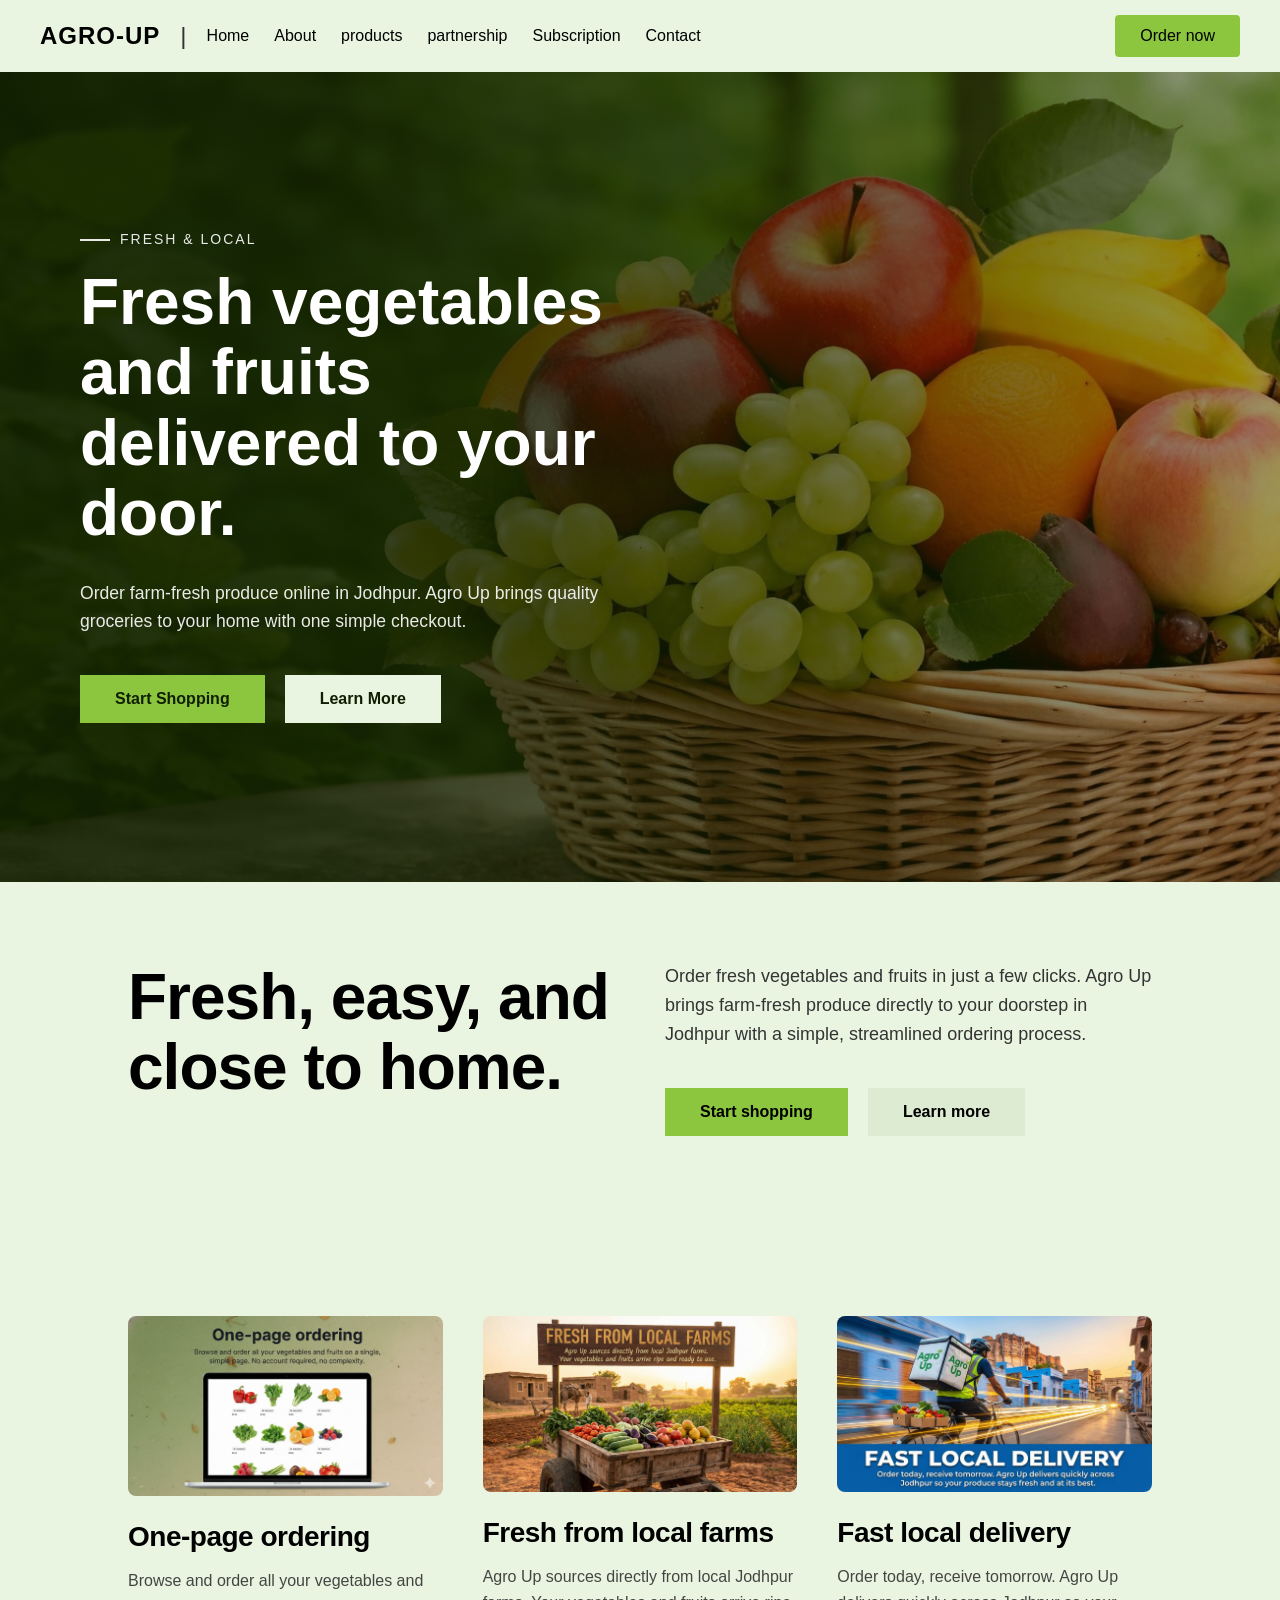
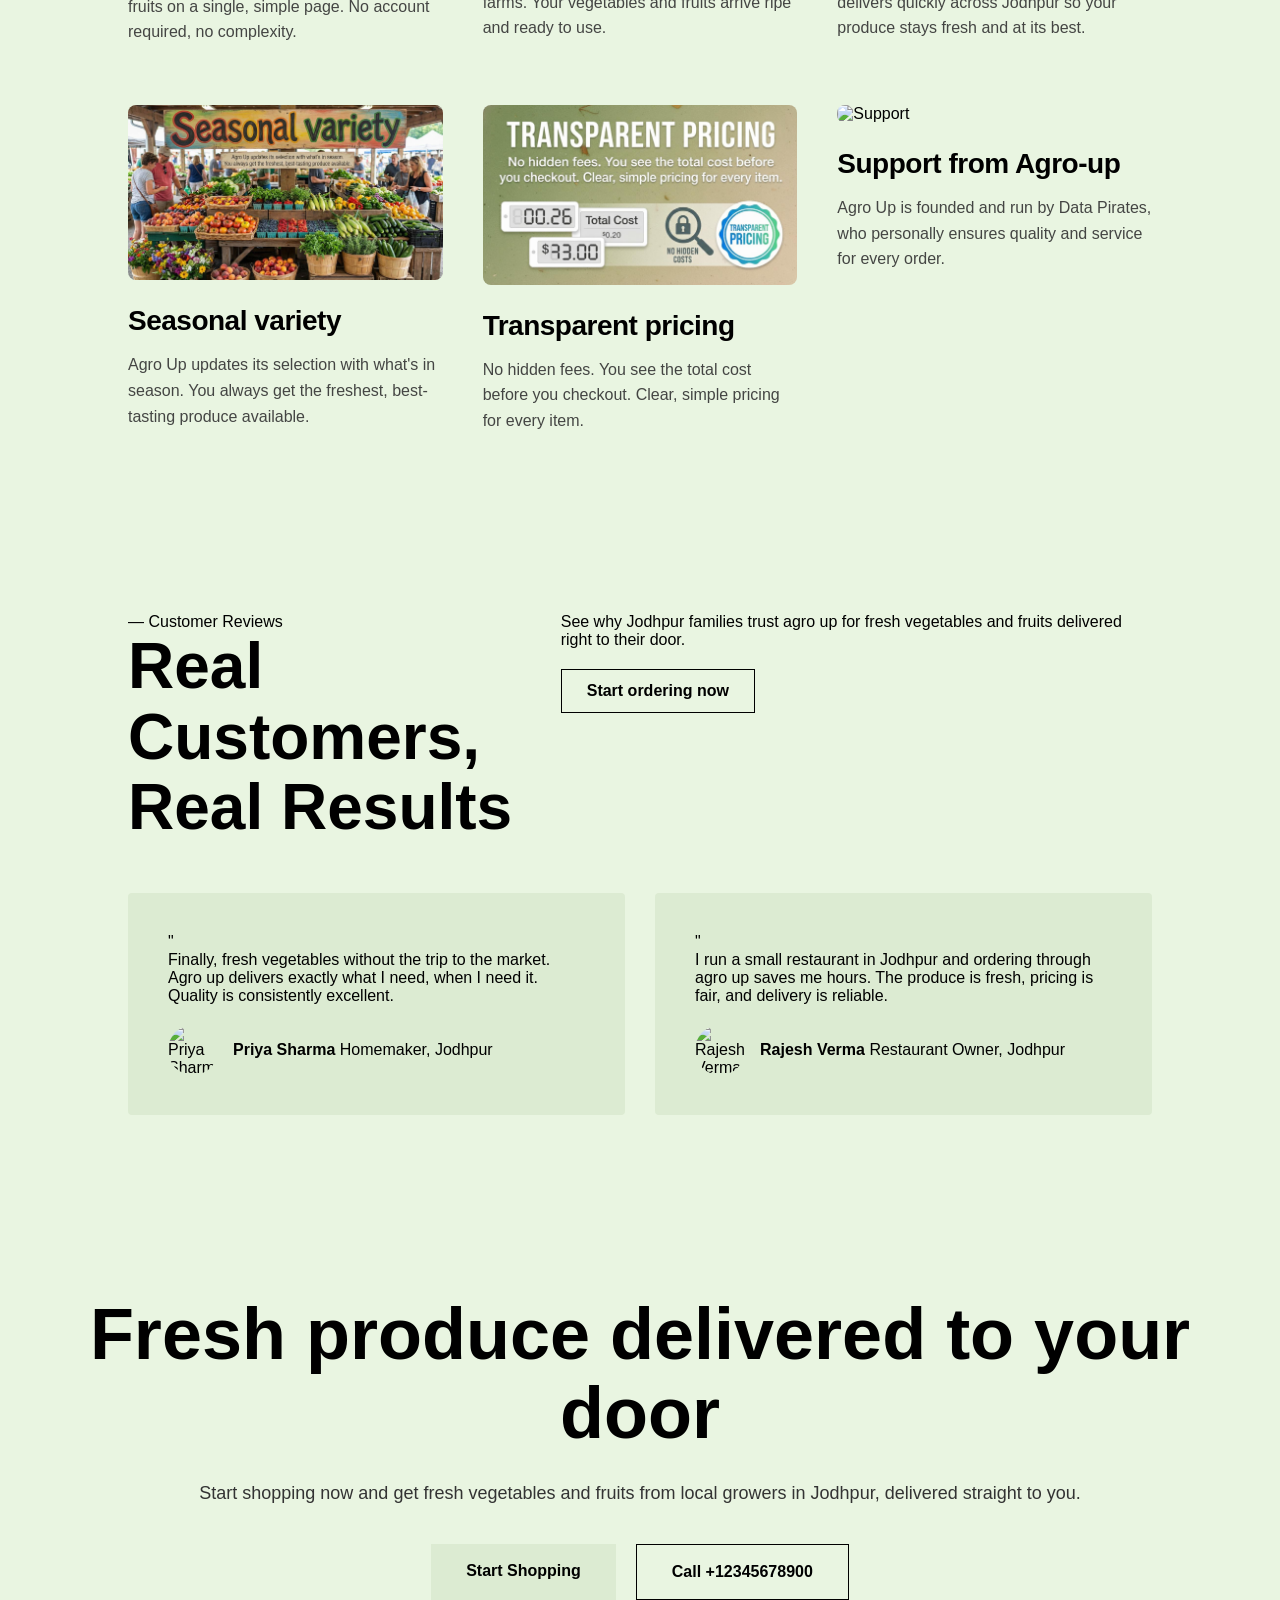
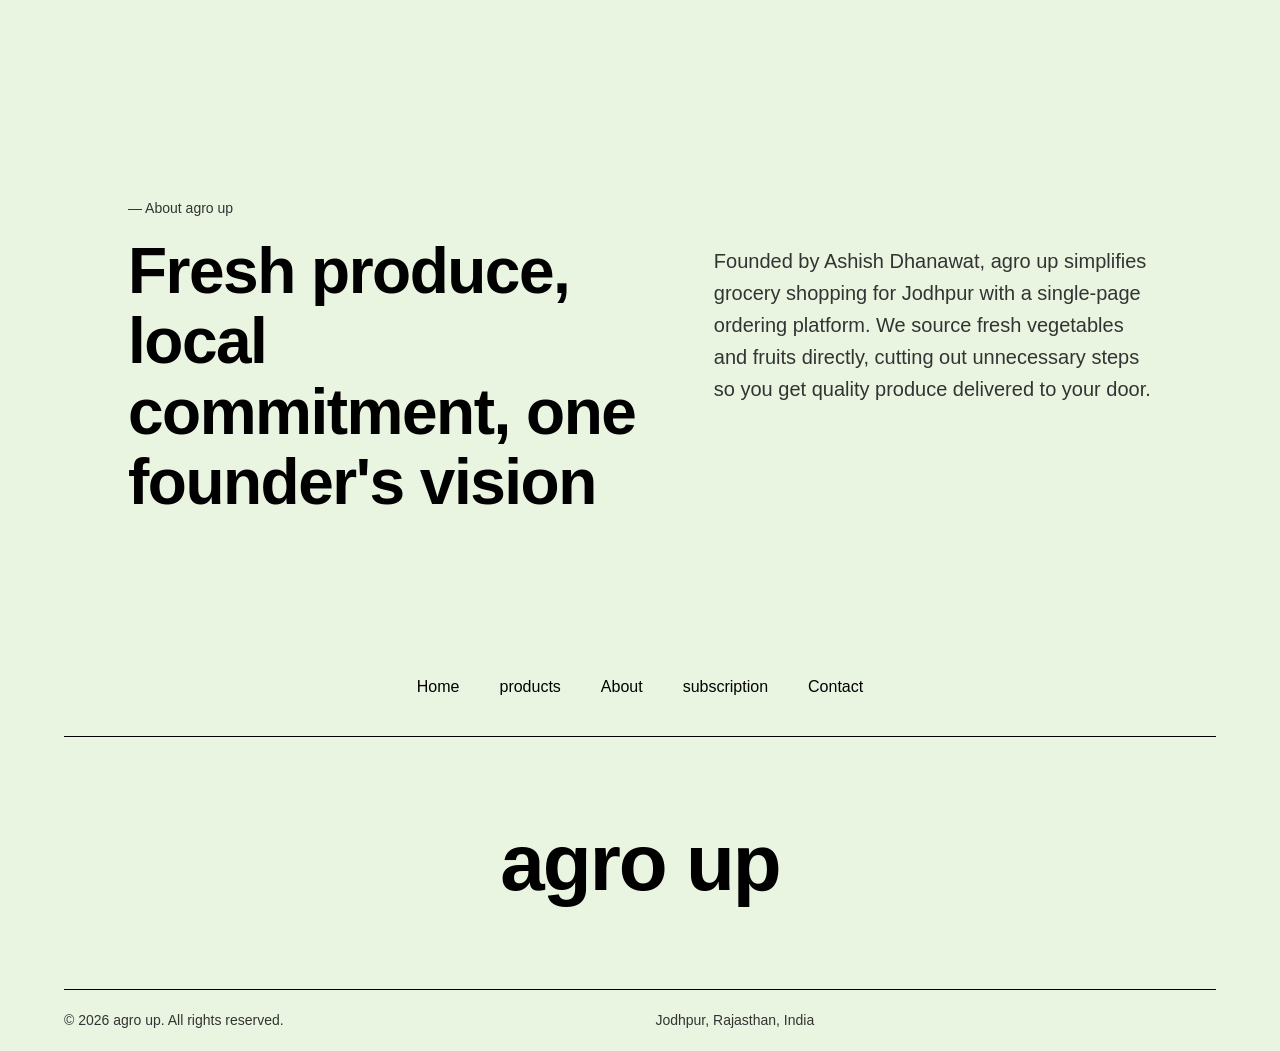
==== index.html @ 6b638aef "inital commit" ====
<!DOCTYPE html>
<html lang="en">
<head>
  <meta charset="UTF-8">
  <meta name="viewport" content="width=device-width, initial-scale=1.0">
  <title>AGRO-UP home page</title>
  <script src="https://cdn.tailwindcss.com"></script>
  
  <link rel="stylesheet" href="style.css">
</head>
<body>
 <header class="navbar">
  <div class="nav-left">
    <div class="logo">AGRO-UP</div>
    <span class="divider">|</span>
    <nav>
      <ul>
        <li><a href="index.html">Home</a></li>
        <li><a href="about2.html">About</a></li>
        <li><a href="product.html">products</a></li>
        <li><a href="farmer2.html">partnership</a></li>
        <li><a href="subscription.html">Subscription</a></li> 
        <li><a href="contact.html">Contact</a></li>
      </ul>
    </nav>
  </div>
  <div class="nav-right">
    <div class="social-icons">
      <a href="#"><i class="fab fa-facebook-f"></i></a>
      <a href="#"><i class="fab fa-instagram"></i></a>
    </div>
    <a href="#" class="cta-button">Order now</a>
  </div>
</header>
<section class="hero">
  <div class="hero-overlay">
    <div class="hero-content">
      <span class="hero-subtitle">Fresh & Local</span>
      <h1 class="hero-title">Fresh vegetables<br>and fruits<br>delivered to your<br>door.</h1>
      <p class="hero-description">
        Order farm-fresh produce online in Jodhpur. Agro Up brings quality<br>
        groceries to your home with one simple checkout.
      </p>
      
      <div class="hero-buttons">
        <button class="btn btn-primary">Start Shopping</button>
        <button class="btn btn-secondary">Learn More</button>
      </div>
    </div>
  </div>
</section>

<section class="info-section">
  <div class="info-container">
    <div class="info-title">
      <h2>Fresh, easy, and<br>close to home.</h2>
    </div>

    <div class="info-content">
      <p>
        Order fresh vegetables and fruits in just a few clicks. Agro Up brings farm-fresh produce directly to your doorstep in Jodhpur with a simple, streamlined ordering process.
      </p>
      <div class="info-buttons">
        <a href="#" class="btn-start">Start shopping</a>
        <a href="#" class="btn-learn">Learn more</a>
      </div>
    </div>
  </div>
</section>

<section class="features-section">
  <div class="features-grid">
    
    <div class="feature-item">
      <img src="onepageordering.jpeg" alt="Ordering" class="feature-img">
      <h3>One-page ordering</h3>
      <p>Browse and order all your vegetables and fruits on a single, simple page. No account required, no complexity.</p>
    </div>

    <div class="feature-item">
      <img src="localfarm.jpeg" alt="Local Farms" class="feature-img">
      <h3>Fresh from local farms</h3>
      <p>Agro Up sources directly from local Jodhpur farms. Your vegetables and fruits arrive ripe and ready to use.</p>
    </div>

    <div class="feature-item">
      <img src="delivery.jpeg" alt="Delivery" class="feature-img">
      <h3>Fast local delivery</h3>
      <p>Order today, receive tomorrow. Agro Up delivers quickly across Jodhpur so your produce stays fresh and at its best.</p>
    </div>

    <div class="feature-item">
      <img src="seasonalvariety.jpeg" alt="Seasonal" class="feature-img">
      <h3>Seasonal variety</h3>
      <p>Agro Up updates its selection with what's in season. You always get the freshest, best-tasting produce available.</p>
    </div>

    <div class="feature-item">
      <img src="transparent2.jpeg" alt="Pricing" class="feature-img">
      <h3>Transparent pricing</h3>
      <p>No hidden fees. You see the total cost before you checkout. Clear, simple pricing for every item.</p>
    </div>

    <div class="feature-item">
      <img src="your-image6.jpg" alt="Support" class="feature-img">
      <h3>Support from Agro-up</h3>
      <p>Agro Up is founded and run by Data Pirates, who personally ensures quality and service for every order.</p>
    </div>

  </div>
</section>
<section class="reviews-section">
  <div class="reviews-header">
    <div class="header-left">
      <span class="small-label">— Customer Reviews</span>
      <h2>Real Customers,<br>Real Results</h2>
    </div>
    <div class="header-right">
      <p>See why Jodhpur families trust agro up for fresh vegetables and fruits delivered right to their door.</p>
      <a href="#" class="btn-outline">Start ordering now</a>
    </div>
  </div>

  <div class="testimonials-grid">
    <div class="review-card fade-in">
      <div class="quote-icon">"</div>
      <p class="review-text">Finally, fresh vegetables without the trip to the market. Agro up delivers exactly what I need, when I need it. Quality is consistently excellent.</p>
      <div class="user-info">
        <img src="https://via.placeholder.com/60" alt="Priya Sharma" class="user-thumb">
        <div class="user-details">
          <strong>Priya Sharma</strong>
          <span>Homemaker, Jodhpur</span>
        </div>
      </div>
    </div>

    <div class="review-card fade-in">
      <div class="quote-icon">"</div>
      <p class="review-text">I run a small restaurant in Jodhpur and ordering through agro up saves me hours. The produce is fresh, pricing is fair, and delivery is reliable.</p>
      <div class="user-info">
        <img src="https://via.placeholder.com/60" alt="Rajesh Verma" class="user-thumb">
        <div class="user-details">
          <strong>Rajesh Verma</strong>
          <span>Restaurant Owner, Jodhpur</span>
        </div>
      </div>
    </div>
  </div>
</section>

<section class="final-cta">
<div class="cta-container">
<h2 class="cta-title">Fresh produce delivered to your door</h2>
<p class="cta-subtitle">
Start shopping now and get fresh vegetables and fruits from local growers in Jodhpur, delivered straight to you.
</p>
<div class="cta-actions">
<a href="#" class="btn-solid">Start Shopping</a>
<a href="tel:+12345678900" class="btn-outline-dark">Call +12345678900</a>
</div>
</div>
</section>

<section class="about-section">
  <div class="about-container">
    <div class="about-header">
      <span class="small-label">— About agro up</span>
      <h2 class="about-title">Fresh produce, local commitment, one founder's vision</h2>
    </div>

    <div class="about-body">
      <p>
        Founded by Ashish Dhanawat, agro up simplifies grocery shopping for Jodhpur with a single-page ordering platform. We source fresh vegetables and fruits directly, cutting out unnecessary steps so you get quality produce delivered to your door.
      </p>
    </div>
  </div>
</section>

<footer class="main-footer">
  <div class="footer-nav">
    <a href="index.html">Home</a>
    <a href="#">products</a>
    <a href="#">About</a>
     <a href="subscription.html">subscription</a>
    <a href="contact.html">Contact</a>
  </div>

  <hr class="footer-divider">

  <div class="footer-logo-container">
    <h1 class="footer-logo">agro up</h1>
  </div>

  <hr class="footer-divider">

  <div class="footer-bottom">
    <div class="copyright">
      © 2025 agro up. All rights reserved.
    </div>
    <div class="location">
      Jodhpur, Rajasthan, India
    </div>
    <div class="footer-socials">
      <a href="#"><i class="fab fa-facebook-f"></i></a>
      <a href="#"><i class="fab fa-instagram"></i></a>
    </div>
  </div>
</footer>

  <script src="script.js"></script>
</body>
</html>
---- style.css ----
/* General Reset */
* {
  margin: 0;
  padding: 0;
  box-sizing: border-box;
  font-family: 'Segoe UI', Tahoma, Geneva, Verdana, sans-serif;
}

/* Header Container */
.navbar {
  display: flex;
  justify-content: space-between;
  align-items: center;
  background-color: #E9F5E1; /* Light green background */
  padding: 15px 40px;
}

/* Left Section (Logo + Nav) */
.nav-left {
  display: flex;
  align-items: center;
}

.logo {
  font-size: 24px;
  font-weight: bold;
  color: #000;
  letter-spacing: 1px;
}

.divider {
  margin: 0 20px;
  font-size: 24px;
  color: #333;
  font-weight: 300;
}

nav ul {
  display: flex;
  list-style: none;
}

nav ul li {
  margin-right: 25px;
}

nav ul li a {
  text-decoration: none;
  color: #000;
  font-size: 16px;
  transition: color 0.3s;
}

/* Right Section (Socials + Button) */
.nav-right {
  display: flex;
  align-items: center;
}

.social-icons a {
  margin-right: 15px;
  color: #000;
  font-size: 18px;
  text-decoration: none;
}

/* The Green CTA Button */
.cta-button {
  background-color: #8CC63F; /* The specific lime green from your image */
  color: #000;
  padding: 12px 25px;
  text-decoration: none;
  font-weight: 500;
  border-radius: 4px; /* Slight curve */
  transition: background-color 0.3s;
}

.cta-button:hover {
  background-color: #7ab332;
}



/* Hero Section Container */
.hero {
  position: relative;
  height: 90vh; /* Adjust height as needed */
  background: url('homeimg.jpeg') no-repeat center center/cover;
  display: flex;
  align-items: center;
}

/* Dark Green Overlay (Fades from left to right) */
.hero-overlay {
  position: absolute;
  top: 0;
  left: 0;
  width: 100%;
  height: 100%;
  background: linear-gradient(to right, rgba(16, 31, 1, 0.9) 20%, rgba(16, 31, 1, 0.4) 100%);
  display: flex;
  align-items: center;
  padding: 0 80px; /* Aligns content to the left */
}

/* Typography */
.hero-content {
  max-width: 600px;
  color: white;
}

.hero-subtitle {
  font-size: 14px;
  text-transform: uppercase;
  letter-spacing: 2px;
  display: block;
  margin-bottom: 20px;
  opacity: 0.9;
}

.hero-subtitle::before {
  content: "";
  display: inline-block;
  width: 30px;
  height: 2px;
  background-color: white;
  vertical-align: middle;
  margin-right: 10px;
}

.hero-title {
  font-size: 4rem; /* Big, bold heading */
  line-height: 1.1;
  font-weight: 800;
  margin-bottom: 30px;
}

.hero-description {
  font-size: 1.1rem;
  line-height: 1.6;
  margin-bottom: 40px;
  opacity: 0.9;
}

/* Hero Buttons */
.hero-buttons {
  display: flex;
  gap: 20px;
}

.btn {
  padding: 15px 35px;
  border: none;
  font-size: 16px;
  font-weight: 600;
  cursor: pointer;
  transition: transform 0.2s, opacity 0.3s;
}

.btn:hover {
  transform: translateY(-2px);
}

.btn-primary {
  background-color: #8CC63F; /* Lime Green */
  color: #101F01;
}

.btn-secondary {
  background-color: #E9F5E1; /* Very Light Green */
  color: #101F01;
}


/* Section Background */
.info-section {
  background-color: #E9F5E1; /* Same light green as the header */
  padding: 80px 10%; /* Ample vertical and horizontal spacing */
}

.info-container {
  display: flex;
  justify-content: space-between;
  gap: 50px;
  max-width: 1200px;
  margin: 0 auto;
}

/* Left Heading Style */
.info-title {
  flex: 1;
}

.info-title h2 {
  font-size: 64px; /* Large and bold */
  font-weight: 800;
  color: #000;
  line-height: 1.1;
  letter-spacing: -1px;
}

/* Right Content Style */
.info-content {
  flex: 1;
  display: flex;
  flex-direction: column;
  justify-content: flex-start;
}

.info-content p {
  font-size: 18px;
  line-height: 1.6;
  color: #333;
  margin-bottom: 40px;
  max-width: 500px;
}

/* Buttons for this section */
.info-buttons {
  display: flex;
  gap: 20px;
}

.info-buttons a {
  padding: 15px 35px;
  text-decoration: none;
  font-weight: 600;
  font-size: 16px;
  transition: opacity 0.3s ease;
}

.btn-start {
  background-color: #8CC63F; /* Primary Green */
  color: #000;
}

.btn-learn {
  background-color: #DCEBD2; /* Slightly darker shade of the background */
  color: #000;
}

.info-buttons a:hover {
  opacity: 0.8;
}

/* Responsive handling for tablets/phones */
@media (max-width: 900px) {
  .info-container {
    flex-direction: column;
    text-align: left;
  }
  .info-title h2 {
    font-size: 40px;
  }
}


.features-section {
  background-color: #E9F5E1; /* Light green theme */
  padding: 100px 10%;
}

.features-grid {
  display: grid;
  grid-template-columns: repeat(3, 1fr); /* 3 columns */
  gap: 60px 40px; /* Vertical and Horizontal spacing */
  max-width: 1200px;
  margin: 0 auto;
}

.feature-item {
  display: flex;
  flex-direction: column;
}

/* Image styling to match heading width */
.feature-img {
  width: 100%; /* Matches the width of the container/heading */
  height: auto;
  border-radius: 8px; /* Optional: smooth corners */
  margin-bottom: 25px;
  object-fit: cover;
}

.feature-item h3 {
  font-size: 28px;
  font-weight: 800;
  color: #000;
  margin-bottom: 15px;
  letter-spacing: -0.5px;
}

.feature-item p {
  font-size: 16px;
  line-height: 1.6;
  color: #333;
  opacity: 0.9;
}

/* Responsive: 1 column on mobile, 2 on tablets */
@media (max-width: 992px) {
  .features-grid {
    grid-template-columns: repeat(2, 1fr);
  }
}

@media (max-width: 600px) {
  .features-grid {
    grid-template-columns: 1fr;
  }
}



.reviews-section {
  background-color: #E9F5E1;
  padding: 80px 10%;
  font-family: 'Inter', sans-serif;
}

.reviews-header {
  display: flex;
  justify-content: space-between;
  margin-bottom: 50px;
}

.header-left h2 {
  font-size: clamp(32px, 5vw, 64px);
  font-weight: 800;
  line-height: 1.1;
}

.btn-outline {
  display: inline-block;
  margin-top: 20px;
  padding: 12px 25px;
  border: 1px solid #000;
  text-decoration: none;
  color: #000;
  font-weight: 600;
}

.testimonials-grid {
  display: grid;
  grid-template-columns: repeat(auto-fit, minmax(300px, 1fr));
  gap: 30px;
}

.review-card {
  background-color: #DCEBD2; /* Slightly darker green for the card */
  padding: 40px;
  border-radius: 4px;
  /* Remove opacity: 0; here if you want them visible without JS */
}

.user-thumb {
  width: 50px;
  height: 50px;
  border-radius: 50%;
  margin-right: 15px;
}

.user-info {
  display: flex;
  align-items: center;
  margin-top: 20px;
}

/* This is what the JavaScript triggers */
.fade-in-visible {
  opacity: 1 !important;
  transform: translateY(0) !important;
}


.final-cta {
background-color: #E9F5E1;
padding: 100px 20px;
text-align: center;
}

.cta-title {
font-size: 72px;
font-weight: 800;
line-height: 1.1;
margin-bottom: 30px;
}

.cta-subtitle {
font-size: 18px;
color: #333;
margin-bottom: 40px;
}

.cta-actions {
display: flex;
justify-content: center;
gap: 20px;
}

.btn-solid {
background-color: #DCEBD2;
padding: 18px 35px;
text-decoration: none;
color: black;
font-weight: 600;
}

.btn-outline-dark {
border: 1px solid black;
padding: 18px 35px;
text-decoration: none;
color: black;
font-weight: 600;
}


.about-section {
  background-color: #E9F5E1; /* Light green theme */
  padding: 100px 10%;
  font-family: 'Inter', sans-serif;
}

.about-container {
  display: flex;
  justify-content: space-between;
  align-items: flex-start; /* Aligns the top of both columns */
  gap: 60px;
  max-width: 1200px;
  margin: 0 auto;
}

/* Left Column Styling */
.about-header {
  flex: 1.2; /* Makes the heading side slightly wider */
}

.about-header .small-label {
  font-size: 14px;
  font-weight: 500;
  color: #333;
  display: block;
  margin-bottom: 20px;
}

.about-header h2 {
  font-size: 64px; /* Large and bold as per your image */
  font-weight: 800;
  line-height: 1.1;
  color: #000;
  letter-spacing: -1.5px;
}

/* Right Column Styling */
.about-body {
  flex: 1; /* Description side */
  padding-top: 45px; /* Pushes text down to align with the main heading */
}

.about-body p {
  font-size: 20px;
  line-height: 1.6;
  color: #333;
}

/* Responsive: Stacks on top of each other on mobile */
@media (max-width: 992px) {
  .about-container {
    flex-direction: column;
    gap: 30px;
  }
  
  .about-header h2 {
    font-size: 42px;
  }
  
  .about-body {
    padding-top: 0;
  }
}


.main-footer {
  background-color: #E9F5E1; /* Same theme color */
  padding: 60px 5% 20px 5%;
  font-family: 'Inter', sans-serif;
}

/* Navigation Links */
.footer-nav {
  display: flex;
  justify-content: center;
  gap: 40px;
  margin-bottom: 40px;
}

.footer-nav a {
  text-decoration: none;
  color: #000;
  font-weight: 500;
  font-size: 16px;
  transition: opacity 0.3s;
}

.footer-nav a:hover {
  opacity: 0.6;
}

/* Horizontal Divider Lines */
.footer-divider {
  border: 0;
  border-top: 1px solid #000;
  margin: 0;
  opacity: 1;
}

/* Central Logo Section */
.footer-logo-container {
  padding: 80px 0;
  text-align: center;
}

.footer-logo {
  font-size: 80px; /* Large display font */
  font-weight: 800;
  color: #000;
  letter-spacing: -2px;
}

/* Bottom Bar Styling */
.footer-bottom {
  display: flex;
  justify-content: space-between;
  align-items: center;
  padding-top: 20px;
  font-size: 14px;
  color: #333;
}

.footer-socials a {
  margin-left: 15px;
  color: #000;
  text-decoration: none;
  font-size: 18px;
}

/* Responsive Fixes */
@media (max-width: 768px) {
  .footer-logo {
    font-size: 48px;
  }
  
  .footer-nav {
    flex-wrap: wrap;
    gap: 20px;
  }
  
  .footer-bottom {
    flex-direction: column;
    gap: 15px;
    text-align: center;
  }
}
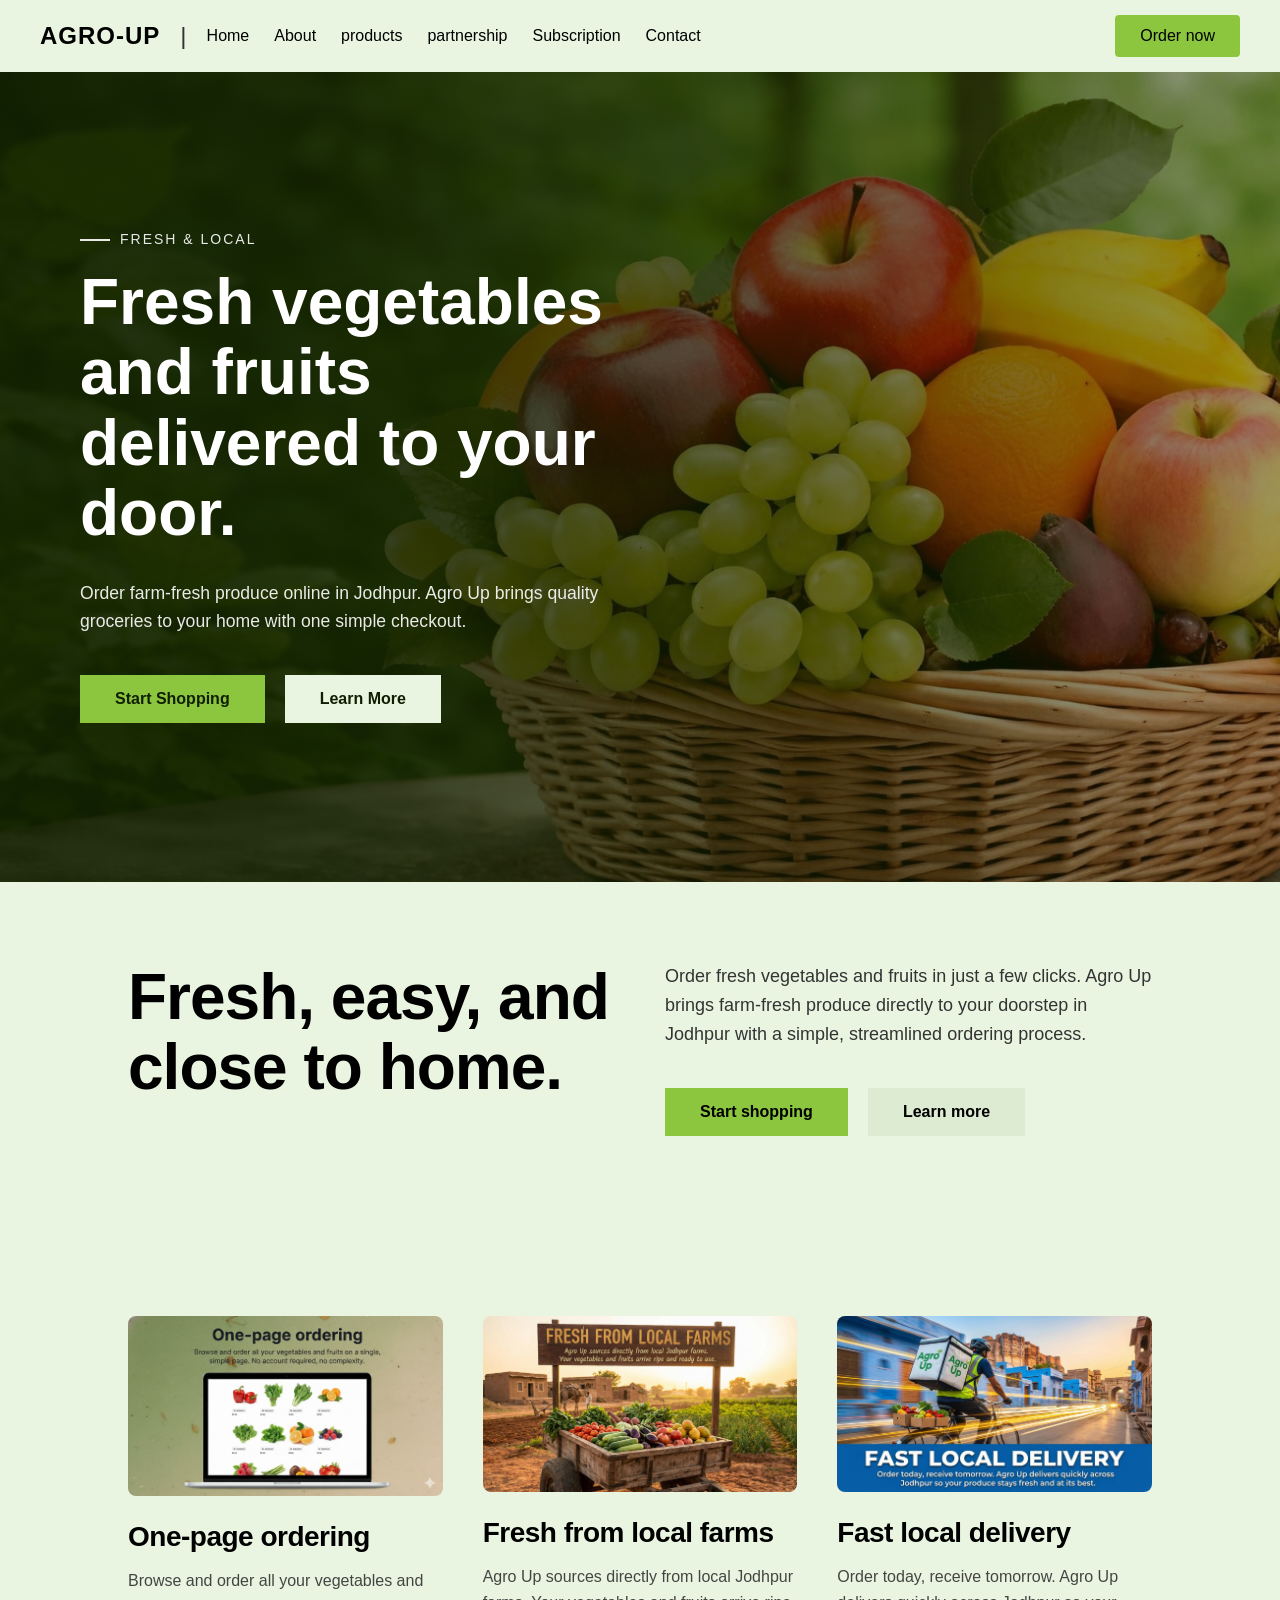
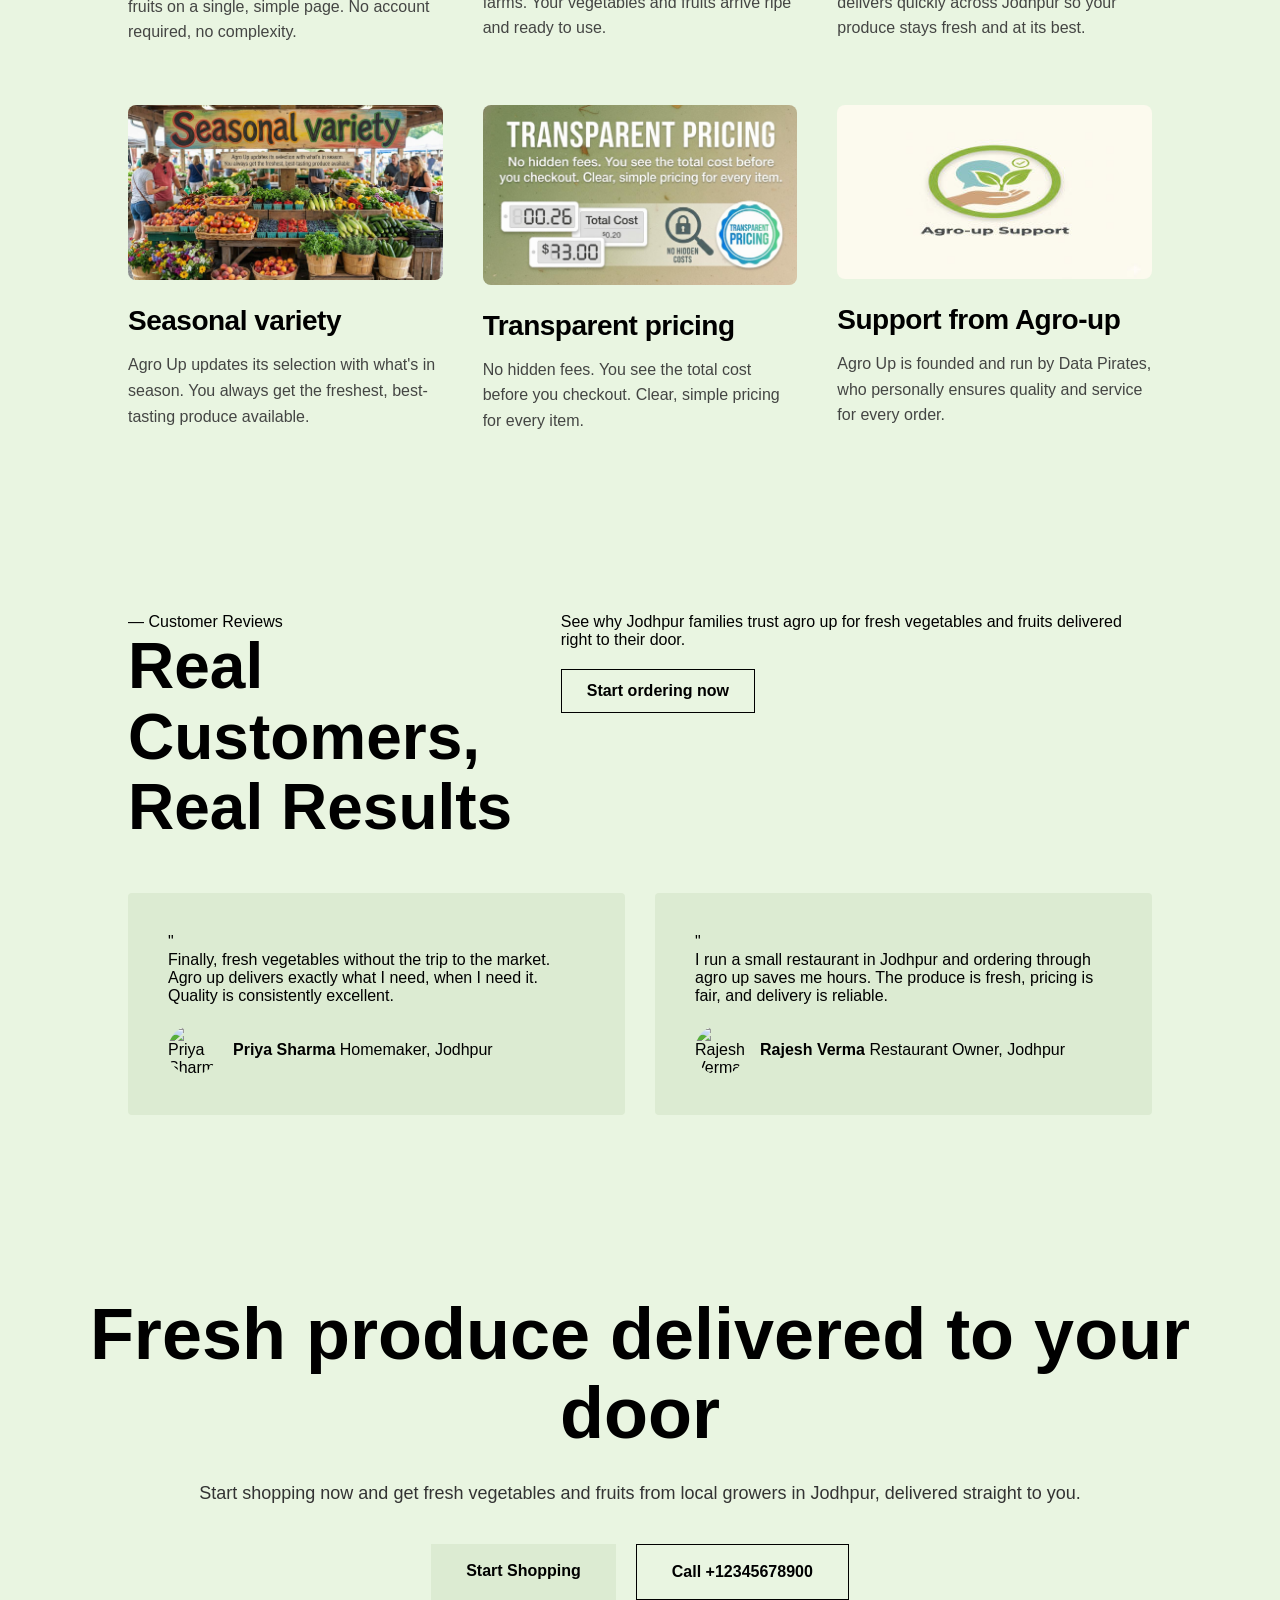
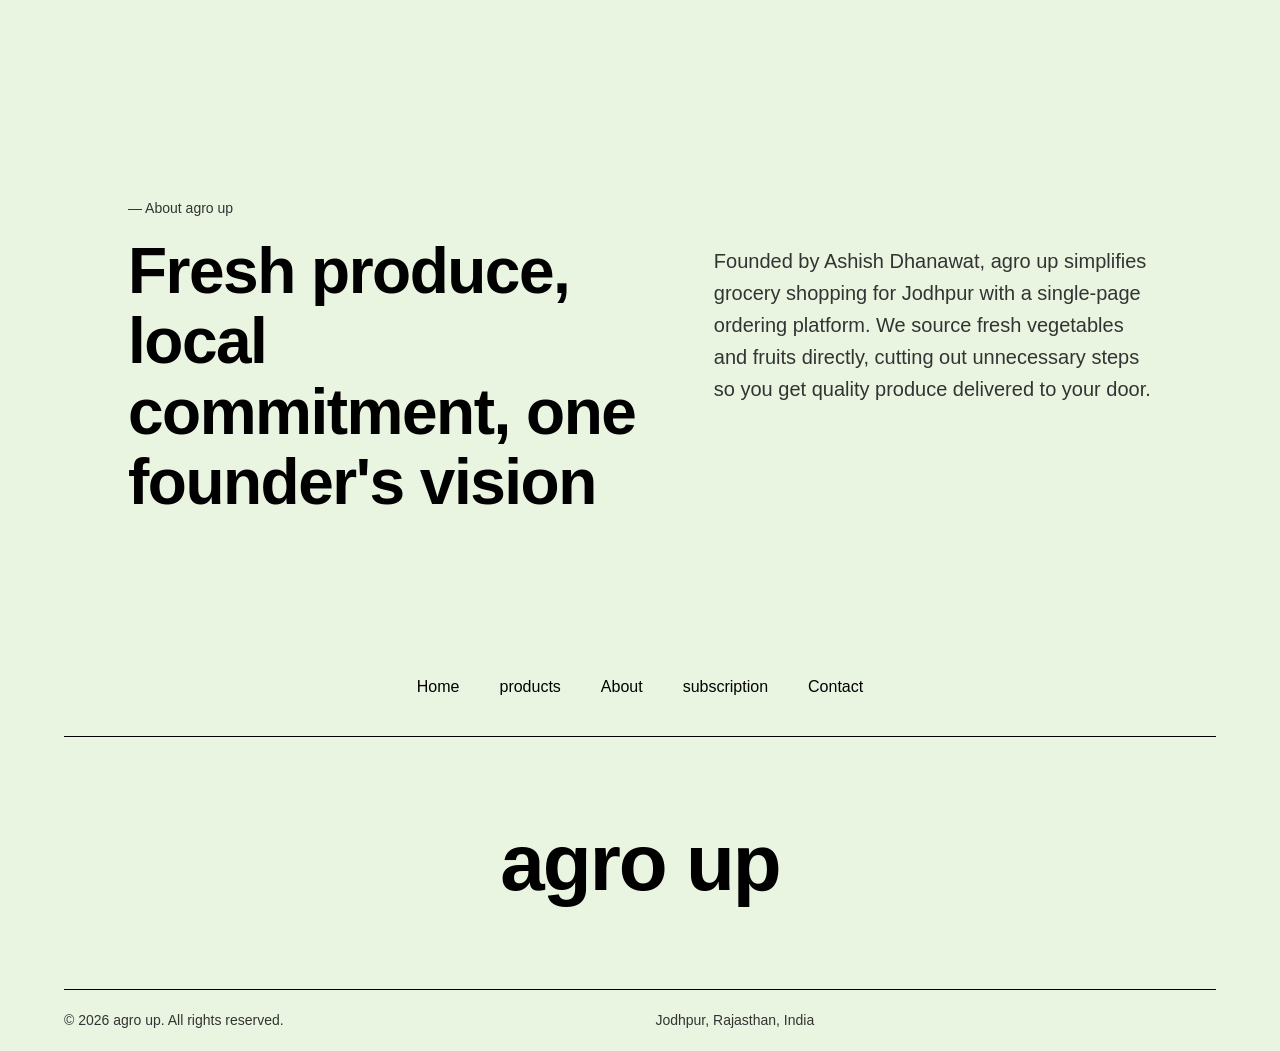
==== commit ab8550a8: "initial commit" ====
--- a/index.html
+++ b/index.html
@@ -102,7 +102,7 @@
     </div>
 
     <div class="feature-item">
-      <img src="your-image6.jpg" alt="Support" class="feature-img">
+      <img src="newsupport.jpeg" alt="Support" class="feature-img">
       <h3>Support from Agro-up</h3>
       <p>Agro Up is founded and run by Data Pirates, who personally ensures quality and service for every order.</p>
     </div>
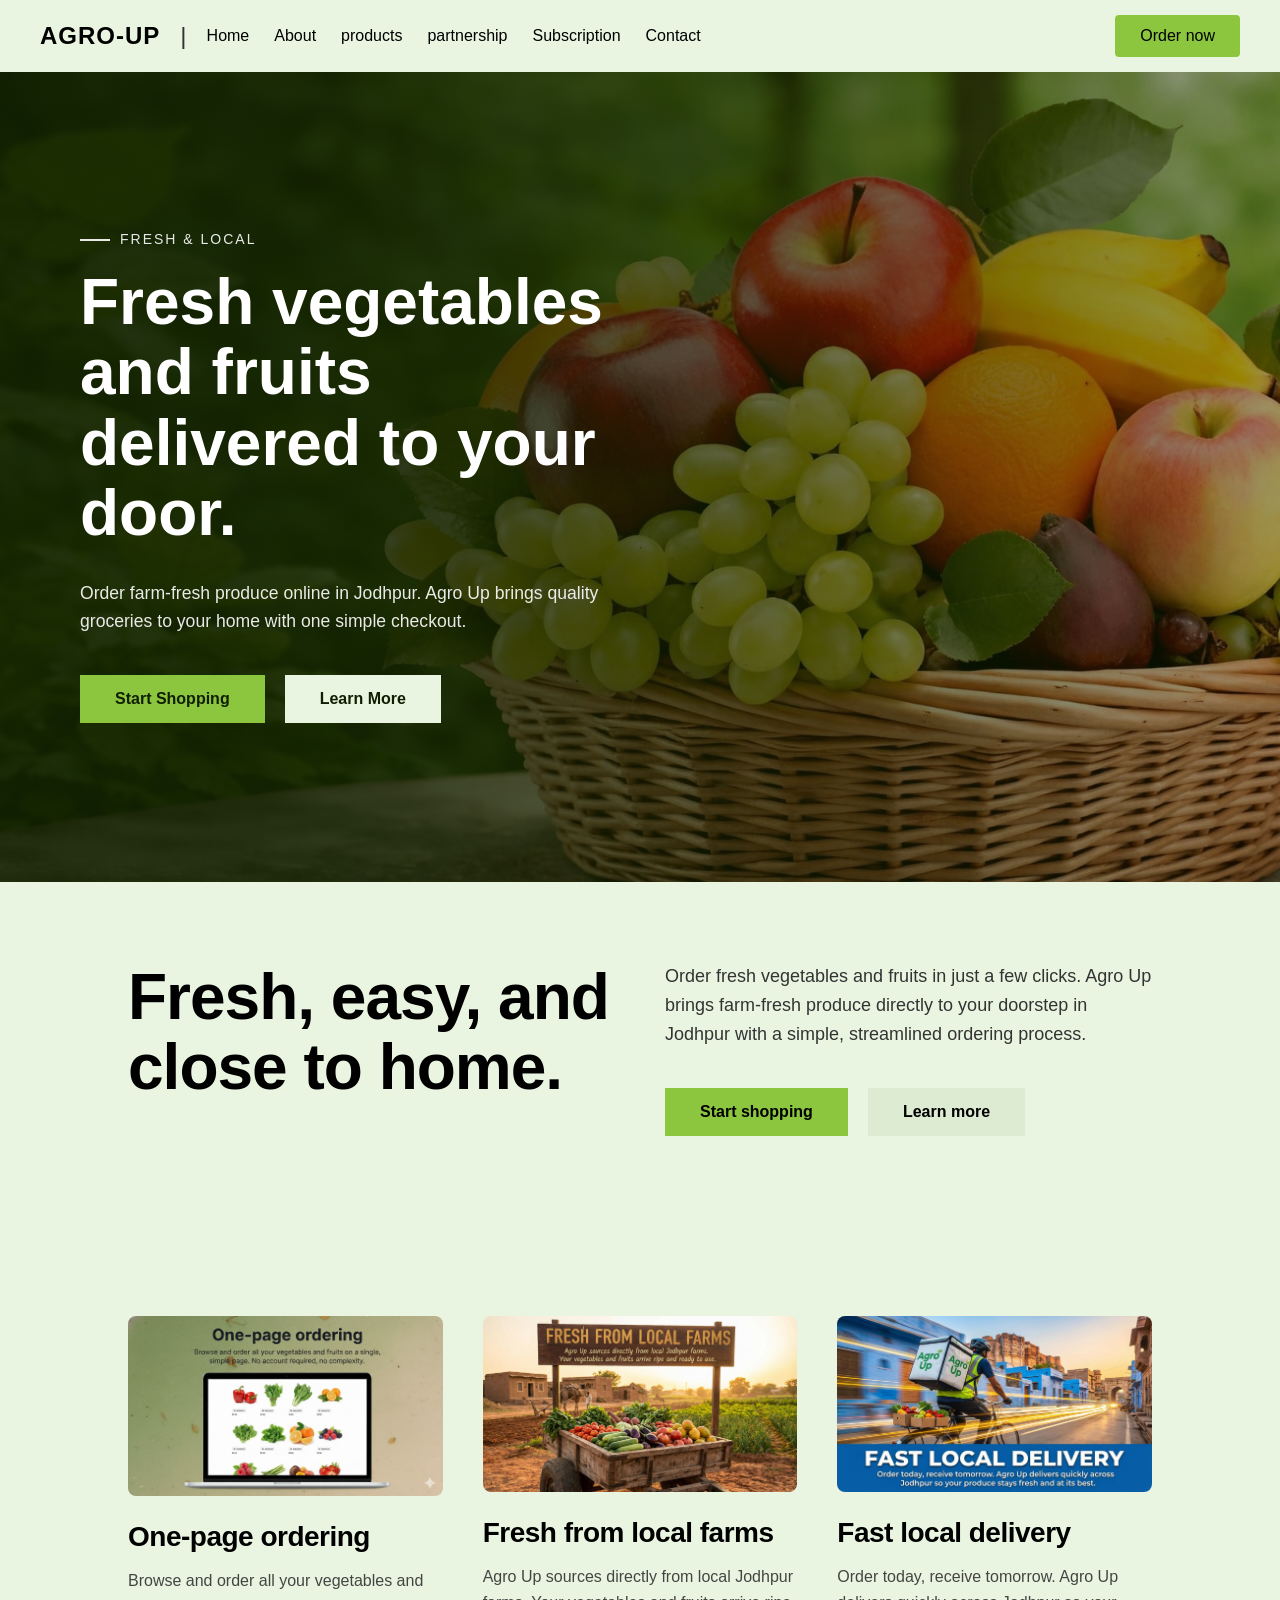
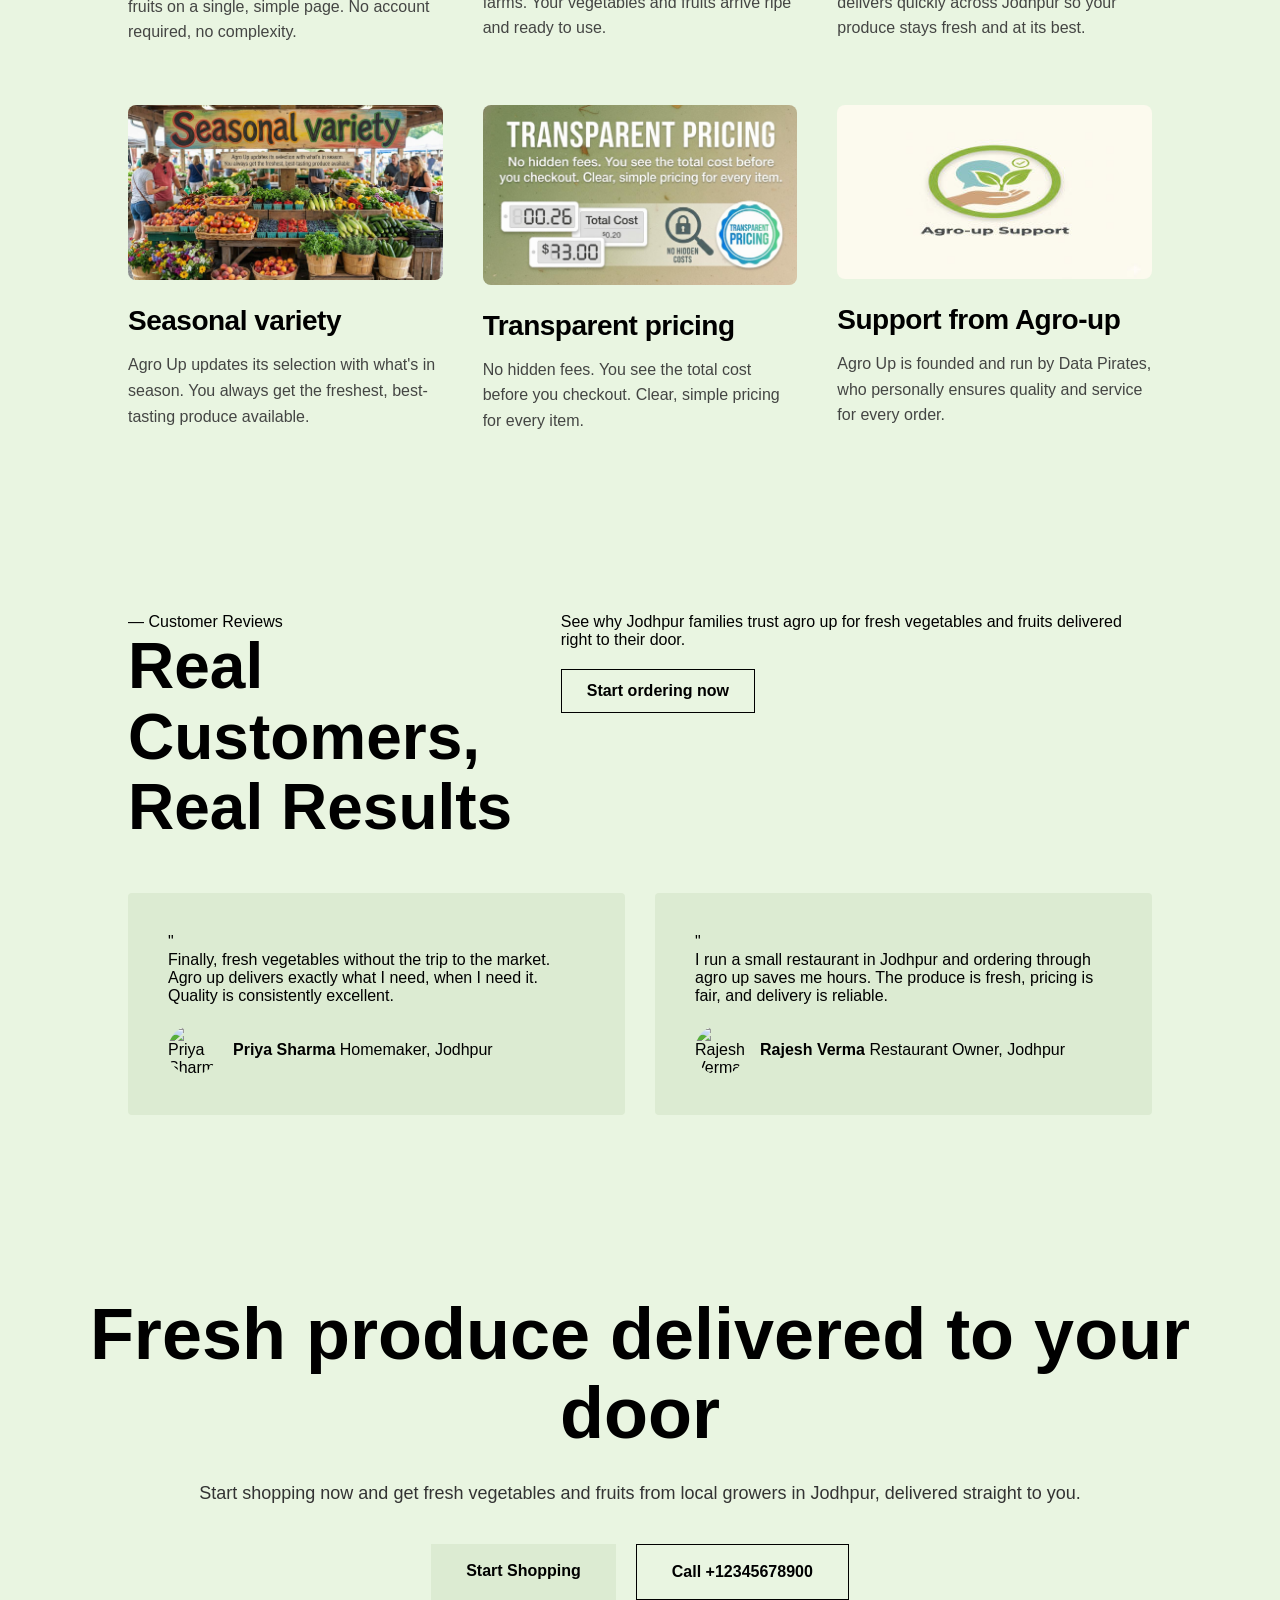
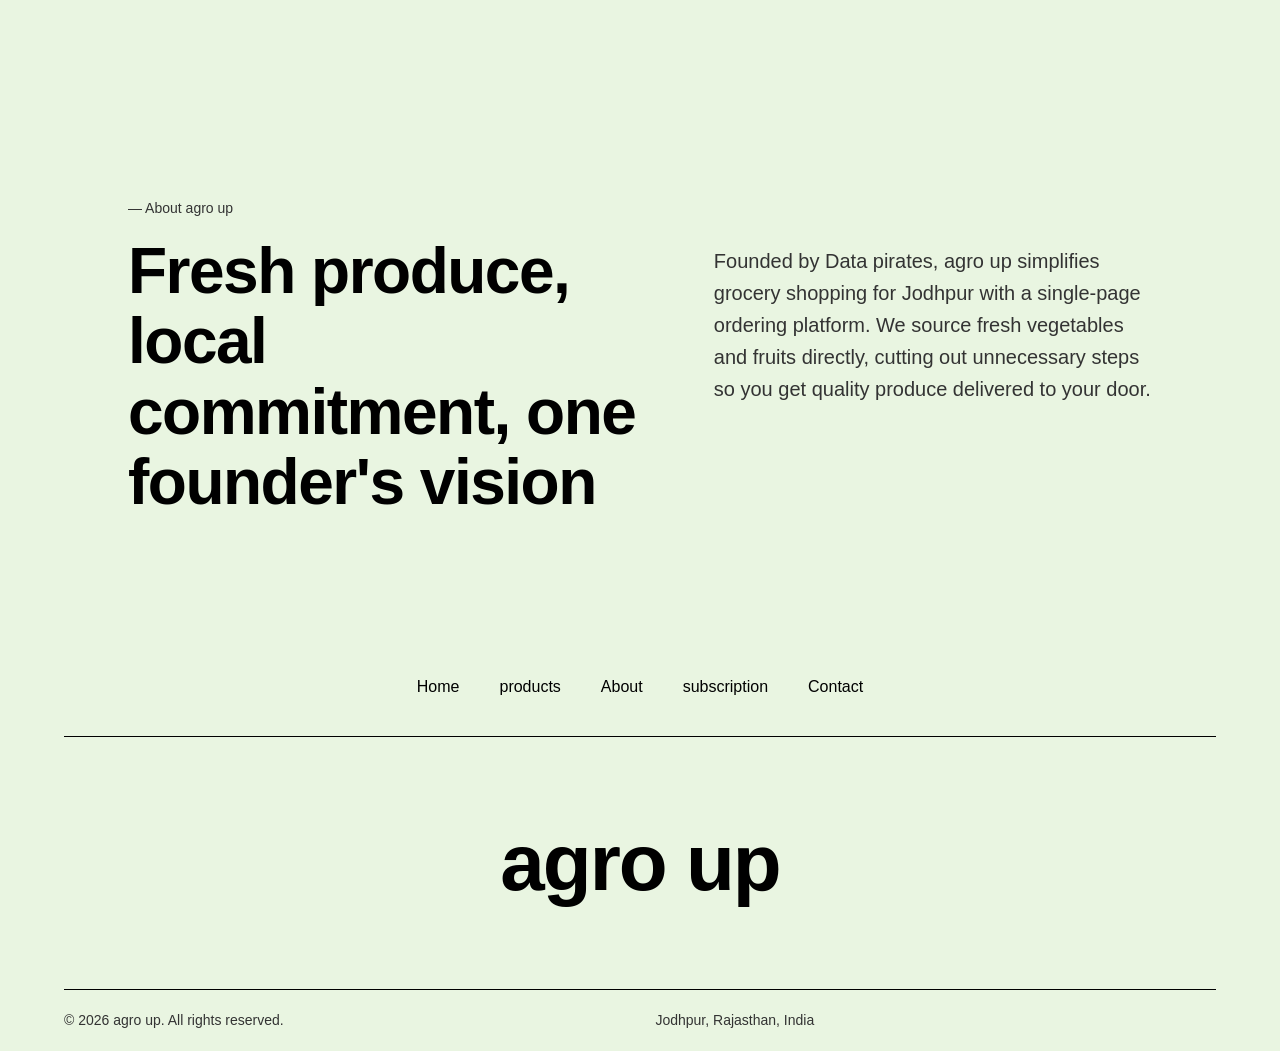
==== commit 6baf459c: "initial" ====
--- a/index.html
+++ b/index.html
@@ -117,7 +117,7 @@
     </div>
     <div class="header-right">
       <p>See why Jodhpur families trust agro up for fresh vegetables and fruits delivered right to their door.</p>
-      <a href="#" class="btn-outline">Start ordering now</a>
+      <a href="product.html" class="btn-outline">Start ordering now</a>
     </div>
   </div>
 
@@ -155,7 +155,7 @@
 Start shopping now and get fresh vegetables and fruits from local growers in Jodhpur, delivered straight to you.
 </p>
 <div class="cta-actions">
-<a href="#" class="btn-solid">Start Shopping</a>
+<a href="product.html" class="btn-solid">Start Shopping</a>
 <a href="tel:+12345678900" class="btn-outline-dark">Call +12345678900</a>
 </div>
 </div>
@@ -170,7 +170,7 @@
 
     <div class="about-body">
       <p>
-        Founded by Ashish Dhanawat, agro up simplifies grocery shopping for Jodhpur with a single-page ordering platform. We source fresh vegetables and fruits directly, cutting out unnecessary steps so you get quality produce delivered to your door.
+        Founded by Data pirates, agro up simplifies grocery shopping for Jodhpur with a single-page ordering platform. We source fresh vegetables and fruits directly, cutting out unnecessary steps so you get quality produce delivered to your door.
       </p>
     </div>
   </div>
@@ -179,8 +179,8 @@
 <footer class="main-footer">
   <div class="footer-nav">
     <a href="index.html">Home</a>
-    <a href="#">products</a>
-    <a href="#">About</a>
+    <a href="product.html">products</a>
+    <a href="about2.html">About</a>
      <a href="subscription.html">subscription</a>
     <a href="contact.html">Contact</a>
   </div>
